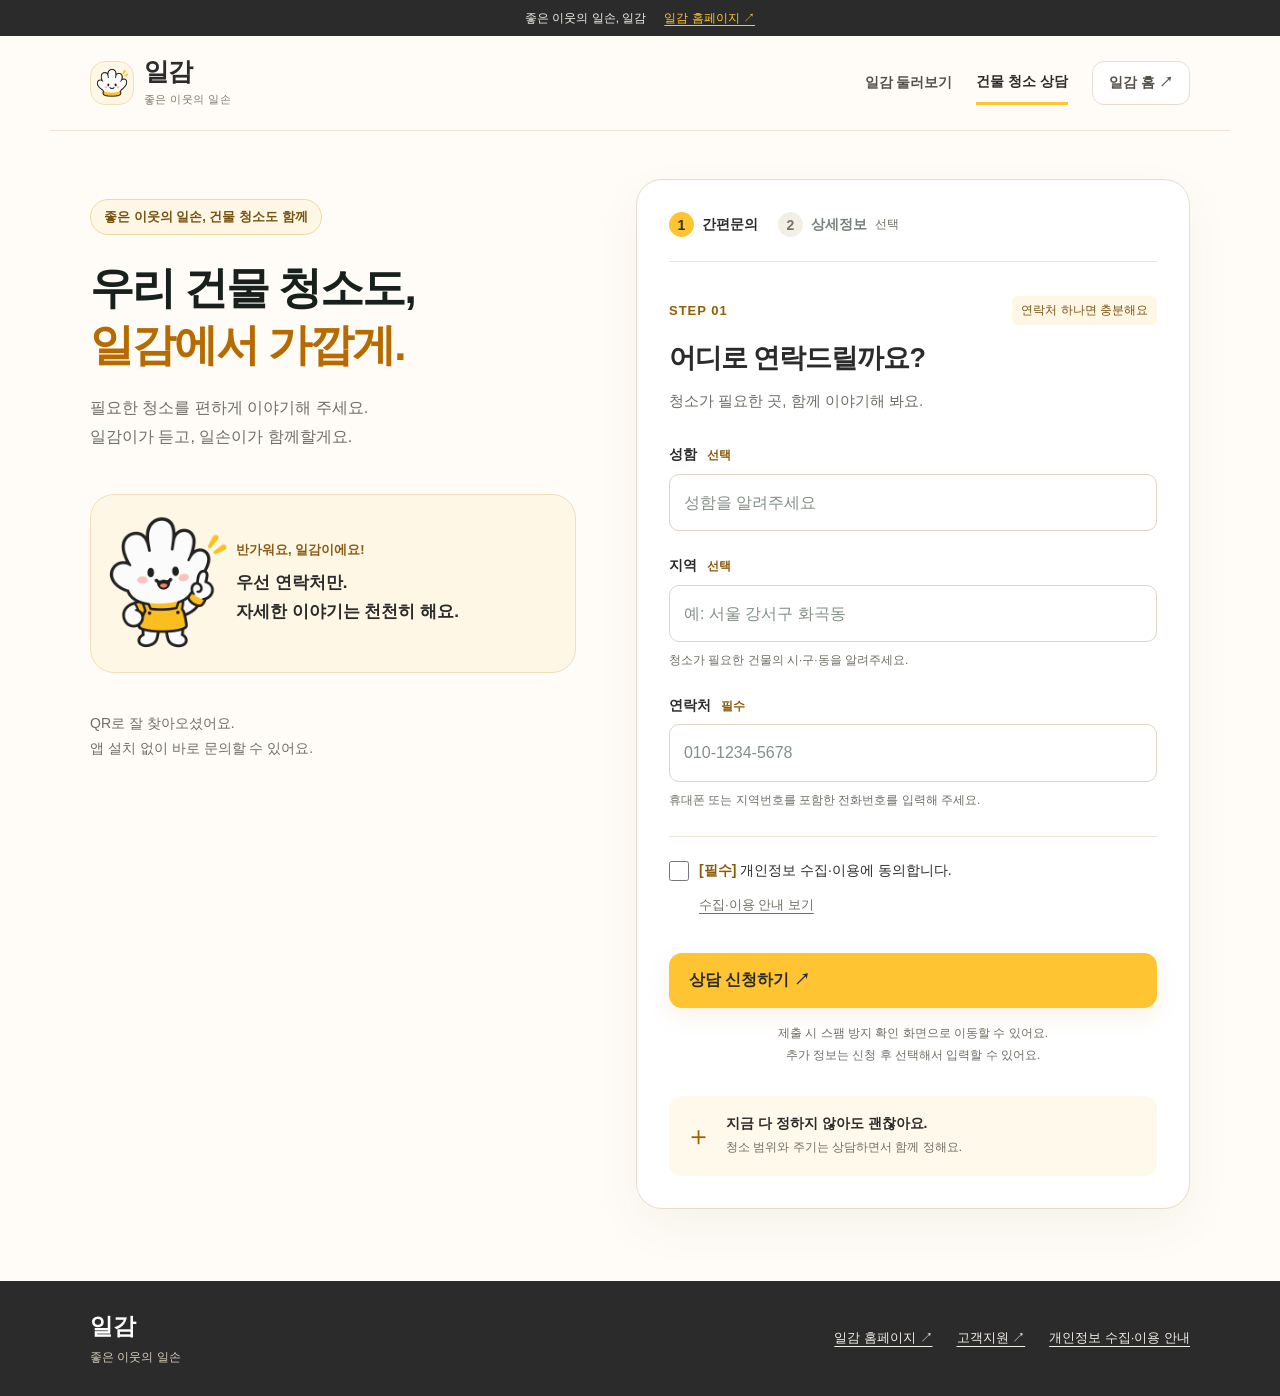
==== index.html @ 803ddf2c "Prepare building cleaning consultation page" ====
<!doctype html>
<html lang="ko">
<head>
  <meta charset="utf-8"><meta name="viewport" content="width=device-width, initial-scale=1">
  <meta name="description" content="건물 청소 상담, 연락처만 남기면 일감이가 연결해 드려요.">
  <meta name="referrer" content="no-referrer">
  <title>일감이 · 건물 청소 상담</title>
  <link rel="icon" href="images/ilgam-mascot-mark-v1.png" type="image/png">
  <link rel="stylesheet" href="styles.css"><link rel="stylesheet" href="brand.css"><script src="app.js" defer></script>
</head>
<body>
<div class="service-strip">좋은 이웃의 일손, 일감 <a href="https://ilgam.shop/">일감 홈페이지 ↗</a></div>
<header class="site-header"><a class="brand" href="https://ilgam.shop/" aria-label="일감 홈페이지로 이동"><img class="brand-image" src="images/ilgam-mascot-mark-v1.png" width="44" height="44" alt=""><span class="brand-copy"><b>일감</b><small>좋은 이웃의 일손</small></span></a><nav class="site-nav" aria-label="주요 메뉴"><a href="https://ilgam.shop/jobs">일감 둘러보기</a><a href="index.html" class="current">건물 청소 상담</a><a href="https://ilgam.shop/" class="home-link">일감 홈 ↗</a></nav></header>
<main class="layout">
  <aside class="intro">
    <span class="eyebrow">좋은 이웃의 일손, 건물 청소도 함께</span>
    <h1>우리 건물 청소도,<br><span>일감에서 가깝게.</span></h1>
    <p>필요한 청소를 편하게 이야기해 주세요.<br>일감이가 듣고, 일손이가 함께할게요.</p>
    <div class="mascot-note"><img src="images/ilgam-mascot-hero-v1.png" width="180" height="180" alt="인사하는 일감 캐릭터"><div><span class="note-number">반가워요, 일감이에요!</span><p>우선 연락처만.<br>자세한 이야기는 천천히 해요.</p></div></div>
    <p class="qr-note">QR로 잘 찾아오셨어요.<br>앱 설치 없이 바로 문의할 수 있어요.</p>
  </aside>
  <section class="workspace" aria-label="상담 신청">
    <ol class="steps" aria-label="신청 단계"><li id="step-quick" aria-current="step"><span>1</span>간편문의</li><li id="step-detail"><span>2</span>상세정보 <small>선택</small></li></ol>
    <section id="quick-panel">
      <div class="section-top"><span class="eyebrow">STEP 01</span><span class="pill">연락처 하나면 충분해요</span></div>
      <h2 tabindex="-1">어디로 연락드릴까요?</h2><p class="description">청소가 필요한 곳, 함께 이야기해 봐요.</p>
      <form id="quick-form" action="https://formsubmit.co/pys921104188@gmail.com" method="POST" enctype="multipart/form-data">
        <input type="hidden" name="문의단계" value="1차 간편문의"><input type="hidden" name="_subject" value="[일감이] 새 간편문의"><input type="hidden" name="_template" value="table">
        <input class="honeypot" type="text" name="_honey" tabindex="-1" autocomplete="off" aria-hidden="true">
        <label class="field" for="quick-name">성함 <span class="required">선택</span><input id="quick-name" name="성함" autocomplete="name" placeholder="성함을 알려주세요" maxlength="60"></label>
        <label class="field" for="quick-region">지역 <span class="required">선택</span><input id="quick-region" name="지역" placeholder="예: 서울 강서구 화곡동" maxlength="100" aria-describedby="region-help"><small id="region-help">청소가 필요한 건물의 시·구·동을 알려주세요.</small></label>
        <label class="field" for="quick-phone">연락처 <span class="required">필수</span><input id="quick-phone" name="연락처" type="tel" autocomplete="tel" inputmode="tel" placeholder="010-1234-5678" maxlength="20" required aria-describedby="phone-help"><small id="phone-help">휴대폰 또는 지역번호를 포함한 전화번호를 입력해 주세요.</small></label>
        <div class="consent"><label><input type="checkbox" name="개인정보 수집·이용 동의" value="동의 (2026-09-20)" required><span><b>[필수]</b> 개인정보 수집·이용에 동의합니다.</span></label><button class="text-button privacy-open" type="button">수집·이용 안내 보기</button></div>
        <p class="error" role="alert" hidden></p>
        <button class="primary" type="submit">상담 신청하기 <span aria-hidden="true">↗</span></button>
        <p class="form-note">제출 시 스팸 방지 확인 화면으로 이동할 수 있어요.<br>추가 정보는 신청 후 선택해서 입력할 수 있어요.</p>
      </form>
      <div class="next-hint"><span class="hint-icon" aria-hidden="true">＋</span><div><strong>지금 다 정하지 않아도 괜찮아요.</strong><p>청소 범위와 주기는 상담하면서 함께 정해요.</p></div></div>
    </section>
    <section id="detail-panel" hidden>
      <div class="section-top"><span class="eyebrow">STEP 02</span><span class="pill">조금 더 알려주세요</span></div>
      <h2 tabindex="-1">우리 건물을 소개해 주세요.</h2><p class="description">필수 정보만 적어도 돼요. 나머지는 아는 만큼만!</p>
      <form id="detail-form" action="https://formsubmit.co/pys921104188@gmail.com" method="POST" enctype="multipart/form-data">
        <input type="hidden" name="문의단계" value="2차 상세정보"><input type="hidden" name="_subject" value="[일감이] 상담 상세정보"><input type="hidden" name="_template" value="table">
        <input class="honeypot" type="text" name="_honey" tabindex="-1" autocomplete="off" aria-hidden="true">
        <div class="group-heading"><h3>기본 정보</h3><span>필수 항목</span></div>
        <div class="field-grid">
          <label class="field">이름 <span class="required">필수</span><input name="이름" autocomplete="name" maxlength="60" required placeholder="성함을 알려주세요"></label>
          <label class="field">연락처 <span class="required">필수</span><input id="detail-phone" name="연락처" type="tel" autocomplete="tel" inputmode="tel" maxlength="20" required placeholder="010-1234-5678"></label>
        </div>
        <label class="field">건물 주소 <span class="required">필수</span><input name="주소" autocomplete="street-address" maxlength="200" required placeholder="시·구·도로명, 건물명 등"></label>
        <label class="field">건물 규모 <span class="required">필수</span><input name="건물 규모" maxlength="100" required placeholder="예: 연면적 약 100평 / 잘 모르면 ‘모름’"><small>대략적인 면적을 적어 주세요. 모르셔도 상담할 수 있어요.</small></label>
        <div class="group-heading optional-heading"><h3>청소에 대한 이야기</h3><span>아래는 모두 선택</span></div>
        <div class="field-grid"><label class="field">건물 종류<select name="건물 종류"><option value="">선택해 주세요</option><option>상가·상가주택</option><option>빌라·다가구</option><option>오피스텔</option><option>사무실·업무시설</option><option>기타</option></select></label><label class="field">층수<input name="층수" maxlength="60" placeholder="예: 지하 1층 ~ 지상 5층"></label></div>
        <fieldset><legend>엘리베이터 유무</legend><div class="choices"><label><input type="radio" name="엘리베이터" value="있음"><span>있어요</span></label><label><input type="radio" name="엘리베이터" value="없음"><span>없어요</span></label><label><input type="radio" name="엘리베이터" value="모름"><span>잘 모르겠어요</span></label></div></fieldset>
        <fieldset><legend>필요한 청소 범위 <small>여러 개 선택 가능</small></legend><div class="choices"><label><input type="checkbox" name="청소 범위" value="계단·복도"><span>계단·복도</span></label><label><input type="checkbox" name="청소 범위" value="현관·출입구"><span>현관·출입구</span></label><label><input type="checkbox" name="청소 범위" value="엘리베이터"><span>엘리베이터</span></label><label><input type="checkbox" name="청소 범위" value="화장실"><span>화장실</span></label><label><input type="checkbox" name="청소 범위" value="주차장·외부"><span>주차장·외부</span></label><label><input type="checkbox" name="청소 범위" value="상담 후 결정"><span>상담 후 결정</span></label></div></fieldset>
        <label class="field">희망 청소 주기<select name="희망 청소 주기"><option value="">선택해 주세요</option><option>주 1회</option><option>주 2~3회</option><option>주 5회 이상</option><option>월 1~2회</option><option>일회성 청소</option><option>상담 후 결정</option></select></label>
        <label class="field">현재 불편한 점<textarea name="현재 불편한 점" rows="3" maxlength="1500" placeholder="예: 계단에 먼지가 쌓이고 출입구 유리가 자주 더러워져요."></textarea></label>
        <div class="field upload-field"><label for="photos">건물 사진</label><p>얼굴·차량번호·문서 등 개인정보가 보이지 않게 올려 주세요.</p><input id="photos" type="file" name="attachment" accept="image/jpeg,image/png" multiple aria-describedby="photo-help photo-status"><small id="photo-help">JPG·PNG 최대 3장, 합계 8MB까지</small><span id="photo-status" role="status"></span></div>
        <label class="field">요청사항<textarea name="요청사항" rows="3" maxlength="1500" placeholder="미리 알려주고 싶은 내용이 있나요?"></textarea></label>
        <label class="field">상담 가능 시간<input name="상담 가능 시간" maxlength="100" placeholder="예: 평일 오후 2~5시 / 문자 먼저 부탁드려요"></label>
        <div class="consent"><label><input type="checkbox" name="개인정보 수집·이용 동의" value="동의 (2026-09-20)" required><span><b>[필수]</b> 개인정보 수집·이용에 동의합니다.</span></label><button class="text-button privacy-open" type="button">수집·이용 안내 보기</button></div>
        <p class="error" role="alert" hidden></p><button class="primary" type="submit">상세정보 전달하기 <span aria-hidden="true">↗</span></button><p class="form-note">추가 정보도 스팸 방지 확인 후 전달돼요.</p>
      </form>
    </section>
  </section>
</main>
<footer><a class="footer-home" href="https://ilgam.shop/">일감 <span>좋은 이웃의 일손</span></a><nav aria-label="하단 메뉴"><a href="https://ilgam.shop/">일감 홈페이지 ↗</a><a href="https://ilgam.shop/support">고객지원 ↗</a><button class="text-button privacy-open" type="button">개인정보 수집·이용 안내</button></nav></footer>
<dialog id="privacy-dialog" aria-labelledby="privacy-title"><div class="dialog-top"><h2 id="privacy-title">개인정보 수집·이용 안내</h2><button class="dialog-close" type="button" aria-label="안내 닫기">×</button></div><div class="privacy-copy">
<p>건물 청소 상담을 위해 아래 정보를 수집·이용합니다.</p>
<dl><dt>수집·이용 주체 및 문의</dt><dd>이 페이지의 건물 청소 상담 운영자<br>pys921104188@gmail.com</dd><dt>목적</dt><dd>상담 신청 접수, 연락, 청소 범위 확인 및 견적 상담</dd><dt>수집 항목</dt><dd>간편문의: 연락처, 동의 여부 (선택 제공 시: 성함, 지역)<br>상세정보: 이름, 주소, 연락처, 건물 규모, 동의 여부<br>선택 제공 시: 건물 종류, 층수, 엘리베이터 유무, 청소 범위·주기, 불편한 점, 사진, 요청사항, 상담 가능 시간<br>공통: 신청번호, 제출 시각</dd><dt>보유·이용 기간</dt><dd>운영자는 상담 종료 후 30일 이내에 상담 이메일과 첨부파일을 삭제하는 것을 운영 기준으로 합니다. 삭제 요청은 위 이메일로 보내 주세요.</dd><dt>동의 거부 권리</dt><dd>동의를 거부할 수 있으나 상담 신청은 제한됩니다. 선택 항목을 작성하지 않아도 상담을 신청할 수 있습니다.</dd><dt>외부 서비스 처리 안내</dt><dd>제출 정보와 첨부파일은 FormSubmit을 거쳐 운영자의 Gmail로 전달됩니다. 스팸 방지를 위해 reCAPTCHA가 사용되며 외부 서비스에서 기기·접속 정보를 처리할 수 있습니다. FormSubmit은 문서상 제출 내용을 30일간 보관합니다. 서비스별 실제 처리·보관 기준은 각 정책을 확인해 주세요.</dd></dl>
<p class="policy-links"><a href="https://formsubmit.co/privacy.pdf" target="_blank" rel="noopener noreferrer">FormSubmit 개인정보 정책 ↗</a><a href="https://policies.google.com/privacy?hl=ko" target="_blank" rel="noopener noreferrer">Google 개인정보 정책 ↗</a></p></div><button class="secondary dialog-close" type="button">확인했어요</button></dialog>
</body></html>
---- styles.css ----
@charset "UTF-8";
:root{color-scheme:light;--ink:#183d34;--muted:#61736b;--green:#136648;--lime:#d9ed74;--line:#dce4df;--paper:#fff;--bg:#f4f7f4;font-family:Pretendard,"Apple SD Gothic Neo","Malgun Gothic",sans-serif;font-size:16px;color:var(--ink);background:var(--bg)}*{box-sizing:border-box}body{margin:0}button,input,select,textarea{font:inherit}button,a,input,select,textarea{-webkit-tap-highlight-color:transparent}button,a{touch-action:manipulation}button{cursor:pointer}a{color:inherit}button:focus-visible,a:focus-visible,input:focus-visible,select:focus-visible,textarea:focus-visible{outline:3px solid #2f885f;outline-offset:4px}[hidden]{display:none!important}.site-header{max-width:1180px;margin:auto;min-height:96px;padding:24px 40px;display:flex;align-items:center;justify-content:space-between;border-bottom:1px solid var(--line)}.brand{text-decoration:none;display:flex;align-items:center;gap:10px;font-size:23px;font-weight:850;letter-spacing:-1px}.brand-mark{display:grid;place-items:center;background:var(--green);color:var(--lime);width:38px;height:38px;border-radius:12px;font-size:24px}.brand-partner{color:var(--muted);font-size:16px;font-weight:600;letter-spacing:-.4px}.header-label{font-size:14px;color:var(--muted)}.layout{max-width:1180px;margin:0 auto;padding:64px 40px 72px;display:grid;grid-template-columns:1fr 1.1fr;gap:72px;align-items:start}.intro{padding-top:23px}.eyebrow{font-size:13px;font-weight:800;letter-spacing:1px;color:var(--green)}h1{font-size:42px;line-height:1.4;letter-spacing:-1.8px;margin:20px 0}h1 span{color:var(--green)}.intro>p{line-height:1.85;color:var(--muted);font-size:17px}.brand-note{margin-top:44px;background:var(--green);color:white;border-radius:6px 48px 6px 6px;padding:27px 30px 24px;max-width:340px;transform:rotate(-2deg)}.note-number{font-size:13px;letter-spacing:2px;color:var(--lime)}.brand-note p{font-weight:700;font-size:24px;line-height:1.65;letter-spacing:-.6px;margin:18px 0 26px}.note-line{display:block;width:38px;height:4px;background:var(--lime);margin-bottom:20px}.note-caption{font-size:13px;opacity:.85}.intro .qr-note{font-size:14px;margin-top:38px;line-height:1.8}.workspace{background:var(--paper);padding:32px;border:1px solid var(--line);border-radius:24px;box-shadow:0 12px 40px #133a2410;min-width:0}.steps{list-style:none;display:flex;padding:0;margin:0 0 34px;gap:20px;border-bottom:1px solid var(--line);padding-bottom:24px;font-size:14px;font-weight:700;color:#758179}.steps li{display:flex;align-items:center;gap:8px;flex-wrap:wrap}.steps li>span{display:grid;place-items:center;width:25px;height:25px;border-radius:50%;background:#edf1ed;color:#69776d}.steps [aria-current=step]{color:var(--green)}.steps [aria-current=step]>span{background:var(--green);color:white}.steps small{font-size:12px;font-weight:400}.section-top{display:flex;justify-content:space-between;align-items:center;gap:12px}.pill{font-size:12px;padding:6px 9px;border-radius:6px;background:#f0f5e1;color:#4b6125}h2{font-size:27px;line-height:1.4;letter-spacing:-1px;margin:15px 0 10px}.description{color:var(--muted);line-height:1.7;margin:0 0 30px;font-size:15px}.field{display:block;font-size:14px;font-weight:700;margin:0 0 23px;line-height:1.6}.required{font-size:12px;color:var(--green);font-weight:600;margin-left:6px}input:not([type=checkbox]):not([type=radio]):not([type=hidden]):not([type=file]),select,textarea{display:block;width:100%;border:1px solid #cdd9d1;background:#fff;border-radius:10px;padding:15px 14px;min-height:52px;margin-top:8px;color:var(--ink);font-size:16px;font-weight:400}input::placeholder,textarea::placeholder{color:#829087}textarea{resize:vertical}small,.field>small{display:block;font-weight:400;font-size:12px;color:var(--muted);margin-top:8px;line-height:1.7}.steps small{display:inline;margin:0}.consent{border-top:1px solid var(--line);padding-top:22px;margin-top:26px;margin-bottom:26px}.consent label{display:flex;gap:10px;align-items:flex-start;line-height:1.7;font-size:14px;cursor:pointer}.consent input{width:20px;height:20px;flex-shrink:0;margin:2px 0;accent-color:var(--green)}.consent b{color:var(--green);font-weight:600}.text-button{background:none;border:0;color:var(--muted);text-decoration:underline;text-underline-offset:4px;font-size:13px;padding:10px 0;min-height:44px}.consent .text-button{margin-left:30px}.primary,.secondary{border:0;border-radius:11px;min-height:55px;padding:16px 20px;font-weight:700;font-size:16px;width:100%;text-decoration:none;display:flex;justify-content:space-between;align-items:center;gap:10px}.primary{background:var(--green);color:white}.primary:hover{background:#0a5037}.primary:disabled{opacity:.6;cursor:wait}.primary span{font-size:22px;font-weight:400;line-height:1}.secondary{background:#edf3ef;color:var(--green);justify-content:center}.form-note{font-size:12px;color:var(--muted);text-align:center;line-height:1.8;margin:15px 0 0}.next-hint{display:flex;gap:14px;background:#f7f9f7;border-radius:12px;padding:18px 16px;margin-top:30px;align-items:center}.hint-icon{font-size:27px;color:var(--green)}.next-hint strong{font-size:14px}.next-hint p{font-size:12px;color:var(--muted);line-height:1.6;margin:5px 0 0}.field-grid{display:grid;grid-template-columns:1fr 1fr;gap:15px}.group-heading{display:flex;align-items:center;justify-content:space-between;border-bottom:1px solid var(--line);margin:30px 0 22px;padding-bottom:13px}.group-heading h3{font-size:17px;margin:0}.group-heading>span{font-size:12px;color:var(--muted)}.optional-heading{margin-top:38px}fieldset{border:0;padding:0;margin:0 0 23px;min-width:0}legend{font-size:14px;font-weight:700;margin-bottom:12px}legend small{display:inline;margin-left:8px}.choices{display:flex;flex-wrap:wrap;gap:8px}.choices label{position:relative;cursor:pointer}.choices input{position:absolute;opacity:0;inset:0;width:100%;height:100%;margin:0;cursor:pointer}.choices span{display:block;border:1px solid var(--line);border-radius:9px;padding:11px 14px;font-size:14px}.choices input:checked+span{background:#eaf4dc;border-color:var(--green);color:var(--green);font-weight:700}.choices input:focus-visible+span{outline:3px solid var(--green);outline-offset:2px}.upload-field{background:#f5f8f4;border:1px dashed #c1d0c4;border-radius:12px;padding:18px}.upload-field p{font-size:12px;color:var(--muted);font-weight:400;line-height:1.7}.upload-field input{width:100%;font-size:13px}.upload-field input::file-selector-button{border:1px solid var(--line);border-radius:6px;background:white;color:var(--green);padding:10px;margin-right:10px}.upload-field #photo-status{font-size:12px;display:block;margin-top:10px}.honeypot{display:none!important}.error{color:#a62d24;background:#fff2ef;border-radius:8px;padding:12px;font-size:14px;line-height:1.6}footer{max-width:1100px;margin:0 auto;padding:24px 0 34px;border-top:1px solid var(--line);display:flex;align-items:center;justify-content:space-between;gap:15px;font-size:12px;color:var(--muted)}footer>span:first-child{font-weight:700;color:var(--green)}dialog{border:0;border-radius:20px;padding:28px;width:min(560px,calc(100% - 32px));max-height:85vh;color:var(--ink);box-shadow:0 15px 90px #17382440}dialog::backdrop{background:#14322688}.dialog-top{display:flex;justify-content:space-between;gap:12px;align-items:center}.dialog-top h2{font-size:21px;margin:0}.dialog-top button{background:none;border:none;font-size:28px;min-width:44px;min-height:44px;color:var(--ink)}.privacy-copy{font-size:14px;line-height:1.8;margin-bottom:24px}.privacy-copy dt{font-weight:700;margin-top:20px}.privacy-copy dd{margin:5px 0;color:#53685c;overflow-wrap:anywhere}.policy-links a{display:block;margin-top:8px}.success-wrap{max-width:560px;margin:64px auto;padding:0 20px}.success-card{background:white;border:1px solid var(--line);border-radius:24px;padding:36px 30px;text-align:center}.success-check{width:64px;height:64px;display:grid;place-items:center;border-radius:50%;background:var(--lime);color:var(--green);font-size:32px;margin:0 auto 26px}.success-card h1{font-size:28px;letter-spacing:-1px}.success-card p{font-size:15px;color:var(--muted);line-height:1.8}.success-card .primary{margin-top:28px;justify-content:center}.success-card .secondary{margin-top:12px}.request-id{font-size:12px!important;overflow-wrap:anywhere}.success-card .delivery-note{font-size:12px;margin:22px 0 0}
@media(max-width:900px){.layout{gap:32px;padding:40px 24px}.site-header{padding:22px 24px}h1{font-size:33px}.workspace{padding:26px}footer{margin:0 24px}.brand-note{padding:24px}}
@media(max-width:700px){.site-header{min-height:74px;padding:17px 20px}.brand{font-size:21px}.brand-mark{width:33px;height:33px;font-size:22px}.brand-partner{font-size:14px}.header-label{font-size:12px}.layout{display:block;padding:28px 16px 40px}.intro{padding:0 6px;margin-bottom:26px}.intro .eyebrow{font-size:12px}h1{font-size:29px;line-height:1.4;margin:12px 0}.intro>p{font-size:14px;line-height:1.7;margin:10px 0}.intro>p br{display:none}.brand-note,.intro .qr-note{display:none}.workspace{padding:24px 20px;border-radius:20px;box-shadow:0 6px 24px #133a2408}.steps{margin-bottom:26px;padding-bottom:20px;gap:25px}h2{font-size:24px}.description{font-size:14px;margin-bottom:25px}.consent{margin-bottom:20px}.next-hint{margin-top:24px;padding:16px 12px}footer{margin:0 22px;padding:24px 0;flex-wrap:wrap;gap:8px}footer .text-button{width:100%;text-align:left}.field-grid{grid-template-columns:1fr;gap:0}.success-wrap{margin:32px auto}.success-card{padding:30px 22px}.success-card h1{font-size:26px}}
@media(prefers-reduced-motion:no-preference){button,a{transition:background .15s ease}dialog[open]{animation:appear .15s ease}@keyframes appear{from{opacity:0;transform:translateY(8px)}to{opacity:1;transform:none}}}
---- brand.css ----
/* Shared visual language with ilgam.shop; form behavior stays in app.js. */
:root{--ink:#2b2b2b;--muted:#706d65;--green:#285942;--lime:#ffc431;--line:#ebe4d7;--paper:#fff;--bg:#fffcf7;font-family:Pretendard,"Noto Sans KR","Apple SD Gothic Neo",Arial,sans-serif}
body{background:var(--bg)}
.service-strip{min-height:36px;padding:9px 20px;background:#2b2b2b;color:#f2eee6;display:flex;justify-content:center;align-items:center;gap:18px;font-size:12px;line-height:1.5}.service-strip a{color:#ffc431;text-underline-offset:3px}
.site-header{max-width:1180px;min-height:94px;padding:22px 40px;gap:24px}.brand{gap:10px;letter-spacing:0}.brand-image{object-fit:contain;flex-shrink:0;padding:3px;border:1px solid #f1dfb9;border-radius:15px;background:#fff7e6}.brand-copy{display:grid;gap:4px}.brand-copy b{font-size:25px;line-height:1.1;letter-spacing:-1px}.brand-copy small{margin:0;font-size:11px;color:#81786a;letter-spacing:.04em;white-space:nowrap}.site-nav{display:flex;align-items:center;gap:24px;flex-wrap:wrap}.site-nav a{min-height:44px;display:flex;align-items:center;text-decoration:none;font-size:14px;font-weight:700;color:#55514a}.site-nav a:hover{color:#935a00}.site-nav .current{color:#2b2b2b;border-bottom:3px solid #ffc431}.site-nav .home-link{border-radius:12px;padding:12px 16px;background:#fff;border:1px solid #e6ddce}
.layout{gap:60px;padding-top:48px;grid-template-columns:1fr 1.14fr}.intro{padding-top:20px}.intro>.eyebrow{display:inline-block;color:#775310;background:#fff7e6;border:1px solid #f1d79e;border-radius:24px;padding:8px 13px;letter-spacing:0;font-size:13px}h1{color:#17201c;font-weight:850;font-size:44px;line-height:1.28;letter-spacing:-2px;margin:25px 0 20px}h1 span{color:#b66b00}.intro>p{font-size:16px}.mascot-note{display:flex;align-items:center;margin-top:42px;padding:16px 16px 16px 0;border:1px solid #f1dfb9;border-radius:24px;background:#fff7e6;gap:0}.mascot-note img{width:145px;height:145px;object-fit:contain;flex-shrink:0}.mascot-note .note-number{color:#8c5b13;letter-spacing:0;font-weight:700;font-size:13px}.mascot-note p{color:#2b2b2b;font-size:17px;line-height:1.7;font-weight:700;margin:10px 0 0}.workspace{border-color:#e7ddce;box-shadow:0 18px 48px #4534180d;border-radius:26px}.eyebrow{color:#926000}.pill{color:#775310;background:#fff7e6}.steps [aria-current=step]{color:#2b2b2b}.steps [aria-current=step]>span{background:#ffc431;color:#2b2b2b}.steps li>span{background:#f4efe5;color:#787065}.required{color:#8b5a09}.consent b{color:#8b5a09}.consent input{accent-color:#8b5a09}.primary{background:#ffc431;color:#2b2b2b;border-radius:13px;box-shadow:0 8px 22px #cb8d191c;font-weight:800}.primary:hover{background:#f4b51c}.secondary{background:white;color:#2b2b2b;border:1px solid #ded5c6}.next-hint{background:#fff9ec}.hint-icon{color:#9b6200}input:not([type=checkbox]):not([type=radio]):not([type=hidden]):not([type=file]),select,textarea{border-color:#ded5c6}.choices input:checked+span{background:#fff7e6;color:#775310;border-color:#b88724}.upload-field{background:#fffaf0;border-color:#dcccac}.upload-field input::file-selector-button{color:#775310}.success-check{width:96px;height:96px;background:#fff7e6;color:#8c5b13;border-radius:26px}.success-check img{object-fit:contain}.success-card{border-color:#e7ddce;box-shadow:0 18px 48px #4534180d}.success-card h1{font-size:28px;letter-spacing:-1px}.restart-link{display:inline-flex;align-items:center;margin-top:12px}.dialog-top button,.privacy-copy{color:#2b2b2b}.privacy-copy dd{color:#706d65}.dialog-close.secondary{background:#ffc431;border:0}button:focus-visible,a:focus-visible,input:focus-visible,select:focus-visible,textarea:focus-visible,.choices input:focus-visible+span{outline-color:#ad7100}
footer{max-width:none;margin:0;background:#2b2b2b;color:#e0d9ce;padding:30px max(24px,calc((100vw - 1100px)/2));border-top:0;gap:24px}.footer-home{font-size:23px;font-weight:800;text-decoration:none;color:#fff;white-space:nowrap}.footer-home span{display:block;font-size:12px;color:#d6cbb7;margin-top:7px;font-weight:400}footer nav{display:flex;flex-wrap:wrap;gap:12px 24px;align-items:center}footer nav>a{min-height:44px;display:inline-flex;align-items:center;color:#f2eee6;font-size:13px;text-underline-offset:4px}footer .text-button{color:#f2eee6}
@media(max-width:900px){.layout{gap:30px;padding:36px 24px}h1{font-size:35px}.site-header{padding:18px 24px}.mascot-note{flex-direction:column;align-items:flex-start;padding:18px}.mascot-note img{align-self:center}.site-nav{gap:16px}footer{margin:0}}
@media(max-width:700px){.service-strip{min-height:34px;padding:7px 14px;font-size:11px;gap:12px}.site-header{padding:14px 18px;min-height:78px;gap:12px}.brand-copy b{font-size:23px}.brand-image{width:40px;height:40px}.site-nav{gap:10px}.site-nav a:first-child{display:none}.site-nav .current{font-size:12px}.site-nav .home-link{padding:9px 11px;font-size:12px}.layout{display:block;padding:24px 16px 32px}.intro{padding:0 4px;margin-bottom:22px}.intro>.eyebrow{font-size:11px;padding:6px 10px}h1{font-size:30px;line-height:1.35;letter-spacing:-1.4px;margin:14px 0 10px}.intro>p{font-size:14px;line-height:1.75;margin-bottom:0}.intro>p br{display:none}.mascot-note{display:none}.workspace{border-radius:22px;padding:22px 20px}.section-top{gap:8px}.pill{font-size:11px}footer{padding:24px;display:block}footer nav{gap:4px 18px;margin-top:15px}footer .text-button{width:auto}.success-wrap{margin-top:30px}.success-card h1{font-size:25px}}
@media(max-width:360px){.site-nav .current{display:none}.workspace{padding:22px 16px}.steps{gap:16px}}
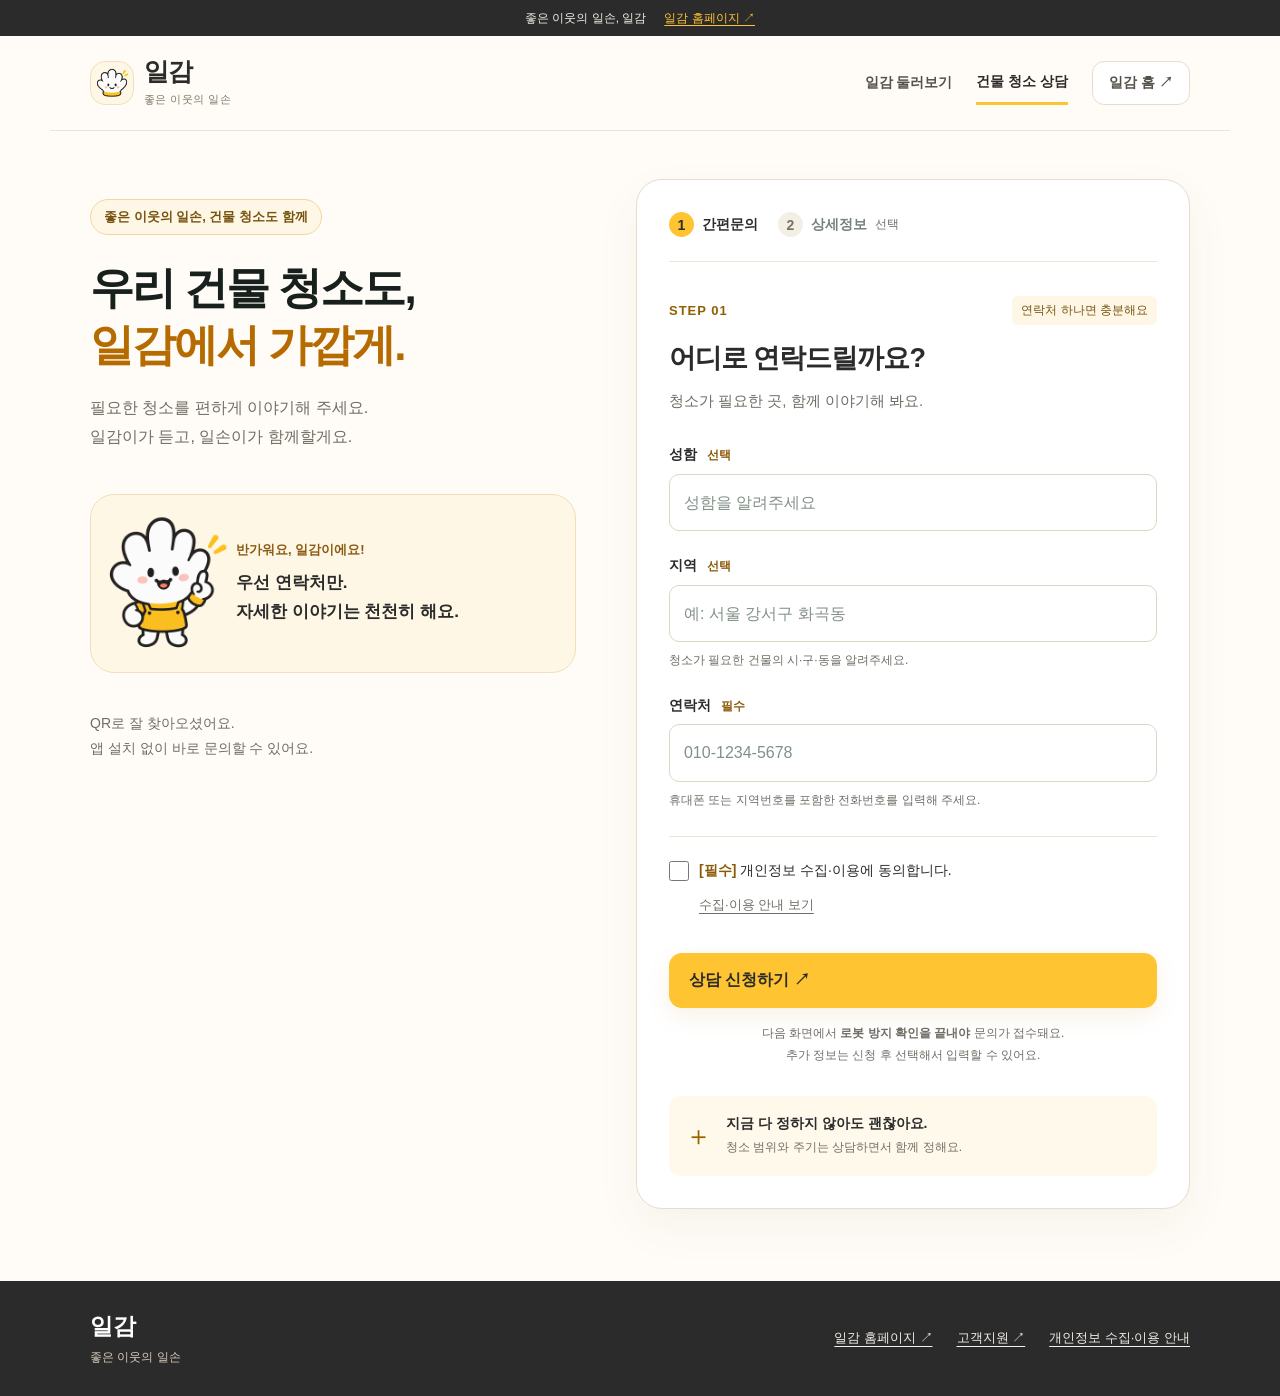
==== commit 23887242: "Clarify FormSubmit completion and retry flow" ====
--- a/index.html
+++ b/index.html
@@ -25,15 +25,15 @@
       <div class="section-top"><span class="eyebrow">STEP 01</span><span class="pill">연락처 하나면 충분해요</span></div>
       <h2 tabindex="-1">어디로 연락드릴까요?</h2><p class="description">청소가 필요한 곳, 함께 이야기해 봐요.</p>
       <form id="quick-form" action="https://formsubmit.co/pys921104188@gmail.com" method="POST" enctype="multipart/form-data">
-        <input type="hidden" name="문의단계" value="1차 간편문의"><input type="hidden" name="_subject" value="[일감이] 새 간편문의"><input type="hidden" name="_template" value="table">
+        <input type="hidden" name="문의단계" value="1차 간편문의"><input type="hidden" name="_subject" value="[일감이] 새 간편문의"><input type="hidden" name="_template" value="table"><input type="hidden" name="_url" value="https://consult.ilgam.shop/">
         <input class="honeypot" type="text" name="_honey" tabindex="-1" autocomplete="off" aria-hidden="true">
         <label class="field" for="quick-name">성함 <span class="required">선택</span><input id="quick-name" name="성함" autocomplete="name" placeholder="성함을 알려주세요" maxlength="60"></label>
         <label class="field" for="quick-region">지역 <span class="required">선택</span><input id="quick-region" name="지역" placeholder="예: 서울 강서구 화곡동" maxlength="100" aria-describedby="region-help"><small id="region-help">청소가 필요한 건물의 시·구·동을 알려주세요.</small></label>
         <label class="field" for="quick-phone">연락처 <span class="required">필수</span><input id="quick-phone" name="연락처" type="tel" autocomplete="tel" inputmode="tel" placeholder="010-1234-5678" maxlength="20" required aria-describedby="phone-help"><small id="phone-help">휴대폰 또는 지역번호를 포함한 전화번호를 입력해 주세요.</small></label>
         <div class="consent"><label><input type="checkbox" name="개인정보 수집·이용 동의" value="동의 (2026-09-20)" required><span><b>[필수]</b> 개인정보 수집·이용에 동의합니다.</span></label><button class="text-button privacy-open" type="button">수집·이용 안내 보기</button></div>
-        <p class="error" role="alert" hidden></p>
-        <button class="primary" type="submit">상담 신청하기 <span aria-hidden="true">↗</span></button>
-        <p class="form-note">제출 시 스팸 방지 확인 화면으로 이동할 수 있어요.<br>추가 정보는 신청 후 선택해서 입력할 수 있어요.</p>
+        <p class="error" role="alert" aria-live="assertive" hidden></p>
+        <button class="primary" type="submit" data-idle-label="상담 신청하기 ↗">상담 신청하기 <span aria-hidden="true">↗</span></button>
+        <p class="form-note">다음 화면에서 <b>로봇 방지 확인을 끝내야</b> 문의가 접수돼요.<br>추가 정보는 신청 후 선택해서 입력할 수 있어요.</p>
       </form>
       <div class="next-hint"><span class="hint-icon" aria-hidden="true">＋</span><div><strong>지금 다 정하지 않아도 괜찮아요.</strong><p>청소 범위와 주기는 상담하면서 함께 정해요.</p></div></div>
     </section>
@@ -41,7 +41,7 @@
       <div class="section-top"><span class="eyebrow">STEP 02</span><span class="pill">조금 더 알려주세요</span></div>
       <h2 tabindex="-1">우리 건물을 소개해 주세요.</h2><p class="description">필수 정보만 적어도 돼요. 나머지는 아는 만큼만!</p>
       <form id="detail-form" action="https://formsubmit.co/pys921104188@gmail.com" method="POST" enctype="multipart/form-data">
-        <input type="hidden" name="문의단계" value="2차 상세정보"><input type="hidden" name="_subject" value="[일감이] 상담 상세정보"><input type="hidden" name="_template" value="table">
+        <input type="hidden" name="문의단계" value="2차 상세정보"><input type="hidden" name="_subject" value="[일감이] 상담 상세정보"><input type="hidden" name="_template" value="table"><input type="hidden" name="_url" value="https://consult.ilgam.shop/">
         <input class="honeypot" type="text" name="_honey" tabindex="-1" autocomplete="off" aria-hidden="true">
         <div class="group-heading"><h3>기본 정보</h3><span>필수 항목</span></div>
         <div class="field-grid">
@@ -60,7 +60,7 @@
         <label class="field">요청사항<textarea name="요청사항" rows="3" maxlength="1500" placeholder="미리 알려주고 싶은 내용이 있나요?"></textarea></label>
         <label class="field">상담 가능 시간<input name="상담 가능 시간" maxlength="100" placeholder="예: 평일 오후 2~5시 / 문자 먼저 부탁드려요"></label>
         <div class="consent"><label><input type="checkbox" name="개인정보 수집·이용 동의" value="동의 (2026-09-20)" required><span><b>[필수]</b> 개인정보 수집·이용에 동의합니다.</span></label><button class="text-button privacy-open" type="button">수집·이용 안내 보기</button></div>
-        <p class="error" role="alert" hidden></p><button class="primary" type="submit">상세정보 전달하기 <span aria-hidden="true">↗</span></button><p class="form-note">추가 정보도 스팸 방지 확인 후 전달돼요.</p>
+        <p class="error" role="alert" aria-live="assertive" hidden></p><button class="primary" type="submit" data-idle-label="상세정보 전달하기 ↗">상세정보 전달하기 <span aria-hidden="true">↗</span></button><p class="form-note">다음 화면에서 <b>로봇 방지 확인을 끝내야</b> 상세정보가 접수돼요. 확인 전에 창을 닫지 마세요.</p>
       </form>
     </section>
   </section>
@@ -68,6 +68,6 @@
 <footer><a class="footer-home" href="https://ilgam.shop/">일감 <span>좋은 이웃의 일손</span></a><nav aria-label="하단 메뉴"><a href="https://ilgam.shop/">일감 홈페이지 ↗</a><a href="https://ilgam.shop/support">고객지원 ↗</a><button class="text-button privacy-open" type="button">개인정보 수집·이용 안내</button></nav></footer>
 <dialog id="privacy-dialog" aria-labelledby="privacy-title"><div class="dialog-top"><h2 id="privacy-title">개인정보 수집·이용 안내</h2><button class="dialog-close" type="button" aria-label="안내 닫기">×</button></div><div class="privacy-copy">
 <p>건물 청소 상담을 위해 아래 정보를 수집·이용합니다.</p>
-<dl><dt>수집·이용 주체 및 문의</dt><dd>이 페이지의 건물 청소 상담 운영자<br>pys921104188@gmail.com</dd><dt>목적</dt><dd>상담 신청 접수, 연락, 청소 범위 확인 및 견적 상담</dd><dt>수집 항목</dt><dd>간편문의: 연락처, 동의 여부 (선택 제공 시: 성함, 지역)<br>상세정보: 이름, 주소, 연락처, 건물 규모, 동의 여부<br>선택 제공 시: 건물 종류, 층수, 엘리베이터 유무, 청소 범위·주기, 불편한 점, 사진, 요청사항, 상담 가능 시간<br>공통: 신청번호, 제출 시각</dd><dt>보유·이용 기간</dt><dd>운영자는 상담 종료 후 30일 이내에 상담 이메일과 첨부파일을 삭제하는 것을 운영 기준으로 합니다. 삭제 요청은 위 이메일로 보내 주세요.</dd><dt>동의 거부 권리</dt><dd>동의를 거부할 수 있으나 상담 신청은 제한됩니다. 선택 항목을 작성하지 않아도 상담을 신청할 수 있습니다.</dd><dt>외부 서비스 처리 안내</dt><dd>제출 정보와 첨부파일은 FormSubmit을 거쳐 운영자의 Gmail로 전달됩니다. 스팸 방지를 위해 reCAPTCHA가 사용되며 외부 서비스에서 기기·접속 정보를 처리할 수 있습니다. FormSubmit은 문서상 제출 내용을 30일간 보관합니다. 서비스별 실제 처리·보관 기준은 각 정책을 확인해 주세요.</dd></dl>
+<dl><dt>수집·이용 주체 및 문의</dt><dd>청소바라기 (일감, 대표 박윤수)<br>pys921104188@gmail.com</dd><dt>목적</dt><dd>상담 신청 접수, 연락, 청소 범위 확인 및 견적 상담</dd><dt>수집 항목</dt><dd>간편문의: 연락처, 동의 여부 (선택 제공 시: 성함, 지역)<br>상세정보: 이름, 주소, 연락처, 건물 규모, 동의 여부<br>선택 제공 시: 건물 종류, 층수, 엘리베이터 유무, 청소 범위·주기, 불편한 점, 사진, 요청사항, 상담 가능 시간<br>공통: 신청번호, 제출 시각</dd><dt>보유·이용 기간</dt><dd>운영자는 상담 종료 후 30일 이내에 상담 이메일과 첨부파일을 삭제하는 것을 운영 기준으로 합니다. 삭제 요청은 위 이메일로 보내 주세요.</dd><dt>동의 거부 권리</dt><dd>동의를 거부할 수 있으나 상담 신청은 제한됩니다. 선택 항목을 작성하지 않아도 상담을 신청할 수 있습니다.</dd><dt>외부 서비스 처리 안내</dt><dd>제출 정보와 첨부파일은 FormSubmit을 거쳐 운영자의 Gmail로 전달됩니다. 스팸 방지를 위해 reCAPTCHA가 사용되며 외부 서비스에서 기기·접속 정보를 처리할 수 있습니다. FormSubmit은 문서상 제출 내용을 30일간 보관합니다. 서비스별 실제 처리·보관 기준은 각 정책을 확인해 주세요.</dd></dl>
 <p class="policy-links"><a href="https://formsubmit.co/privacy.pdf" target="_blank" rel="noopener noreferrer">FormSubmit 개인정보 정책 ↗</a><a href="https://policies.google.com/privacy?hl=ko" target="_blank" rel="noopener noreferrer">Google 개인정보 정책 ↗</a></p></div><button class="secondary dialog-close" type="button">확인했어요</button></dialog>
 </body></html>
